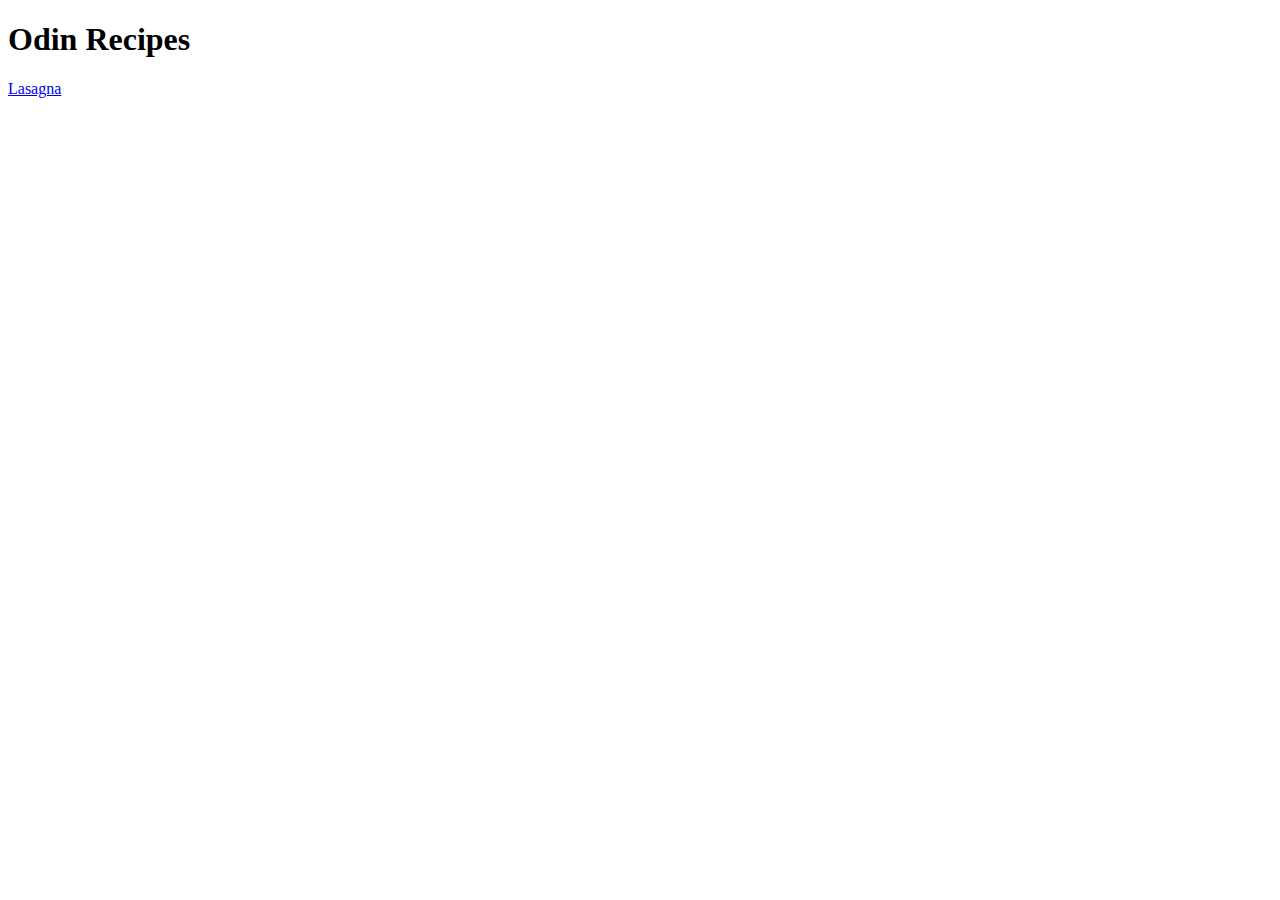
==== index.html @ 108e106b "First commit" ====
<!DOCTYPE html>
<html lang="en">
  <head>
    <meta charset="utf-8">
    <title>Odin Recipes / Homepage</title>
  </head>

  <body>
    <h1>Odin Recipes</h1>

    <a href="./recipes/lasanga.html"
       target="_blank"
       rel="noopener norefferer">Lasagna</a>
  </body>
</html>
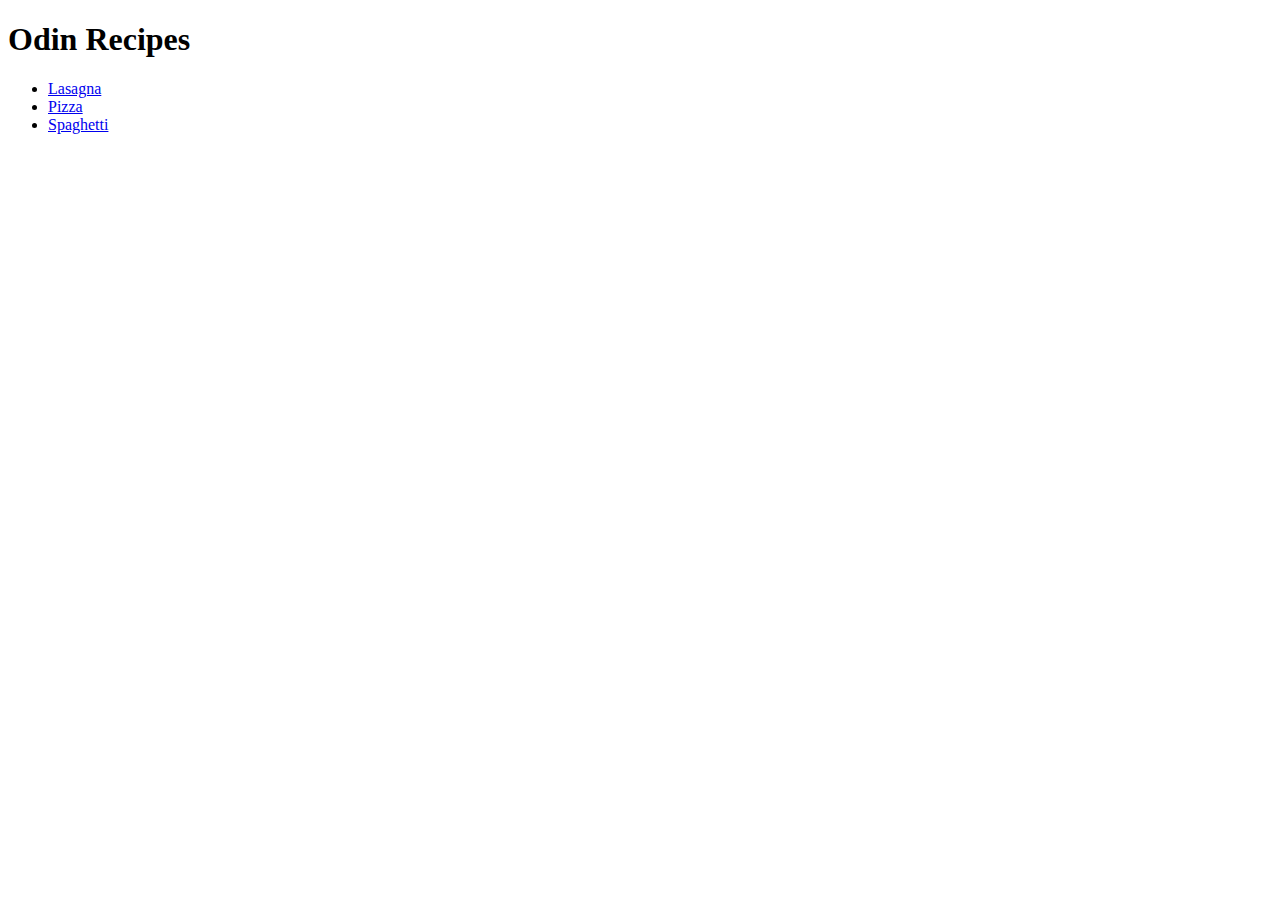
==== commit cae370a7: "Add multiple recipe-links and recipe fundamental structure" ====
--- a/index.html
+++ b/index.html
@@ -6,10 +6,30 @@
   </head>
 
   <body>
+    <!--HEADER-->
     <h1>Odin Recipes</h1>
 
-    <a href="./recipes/lasanga.html"
-       target="_blank"
-       rel="noopener norefferer">Lasagna</a>
+    <!--LINKS-->
+    <ul>
+      <!--Lasagna-->
+      <li>
+        <a href="./recipes/lasanga.html"
+        target="_blank"
+        rel="noopener norefferer">Lasagna</a>
+      </li>
+      <!--Pizza-->
+      <li>
+        <a href="./recipes/pizza.html"
+        target="_blank"
+        rel="noopener norefferer">Pizza</a>
+      </li>
+      <!--Spaghetti-->
+      <li>
+        <a href="./recipes/spaghetti.html"
+        target="_blank"
+        rel="noopener norefferer">Spaghetti</a>
+      </li>
+    </ul>
+    
   </body>
 </html>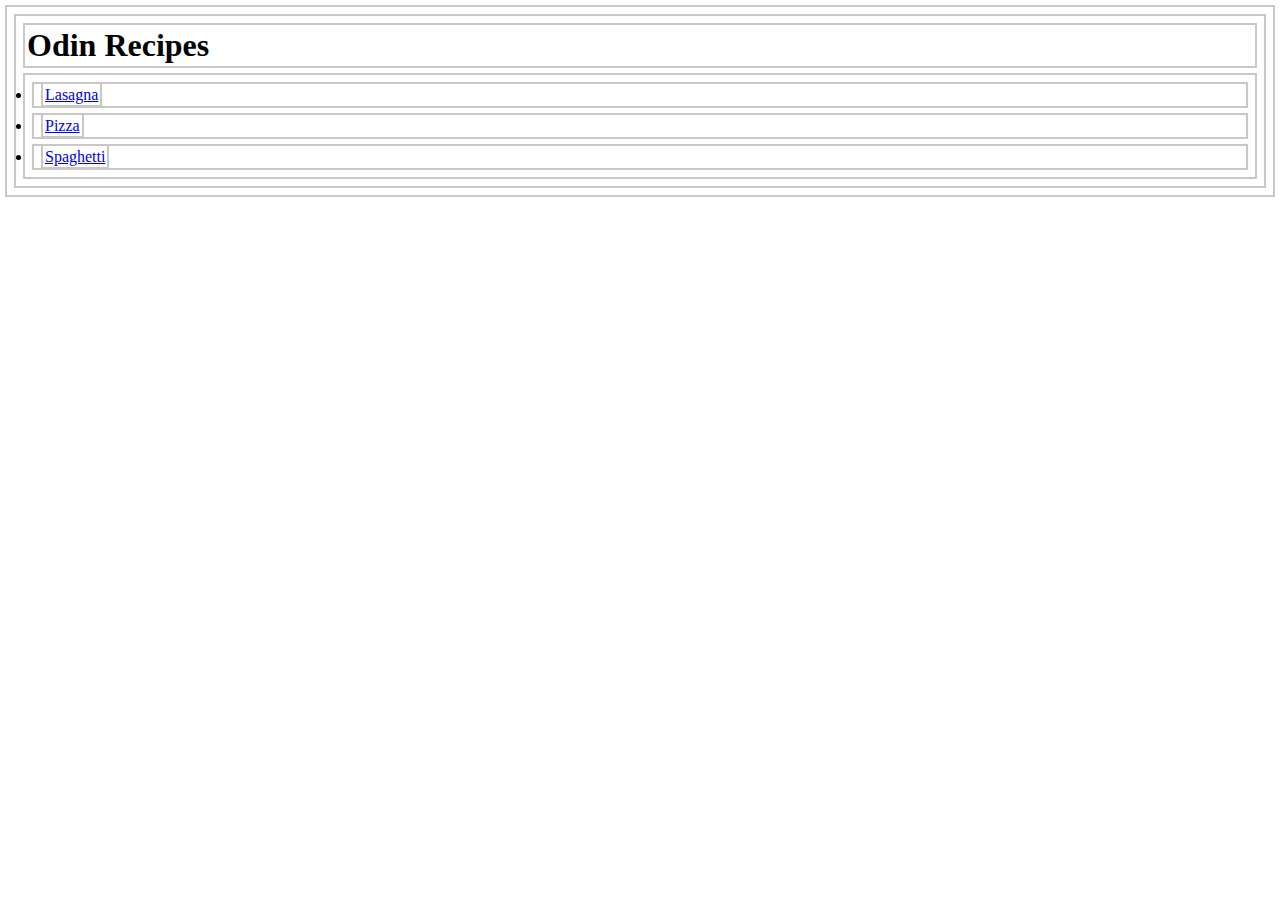
==== commit e4452dd3: "Implement CSS files" ====
--- a/index.html
+++ b/index.html
@@ -3,6 +3,7 @@
   <head>
     <meta charset="utf-8">
     <title>Odin Recipes / Homepage</title>
+    <link rel="stylesheet" href="./style/style-homepage.css">
   </head>
 
   <body>
--- a/style/style-homepage.css
+++ b/style/style-homepage.css
@@ -0,0 +1,5 @@
+* {
+  border: 2px solid rgb(200, 200, 200);
+  padding: 2px;
+  margin: 5px;
+}
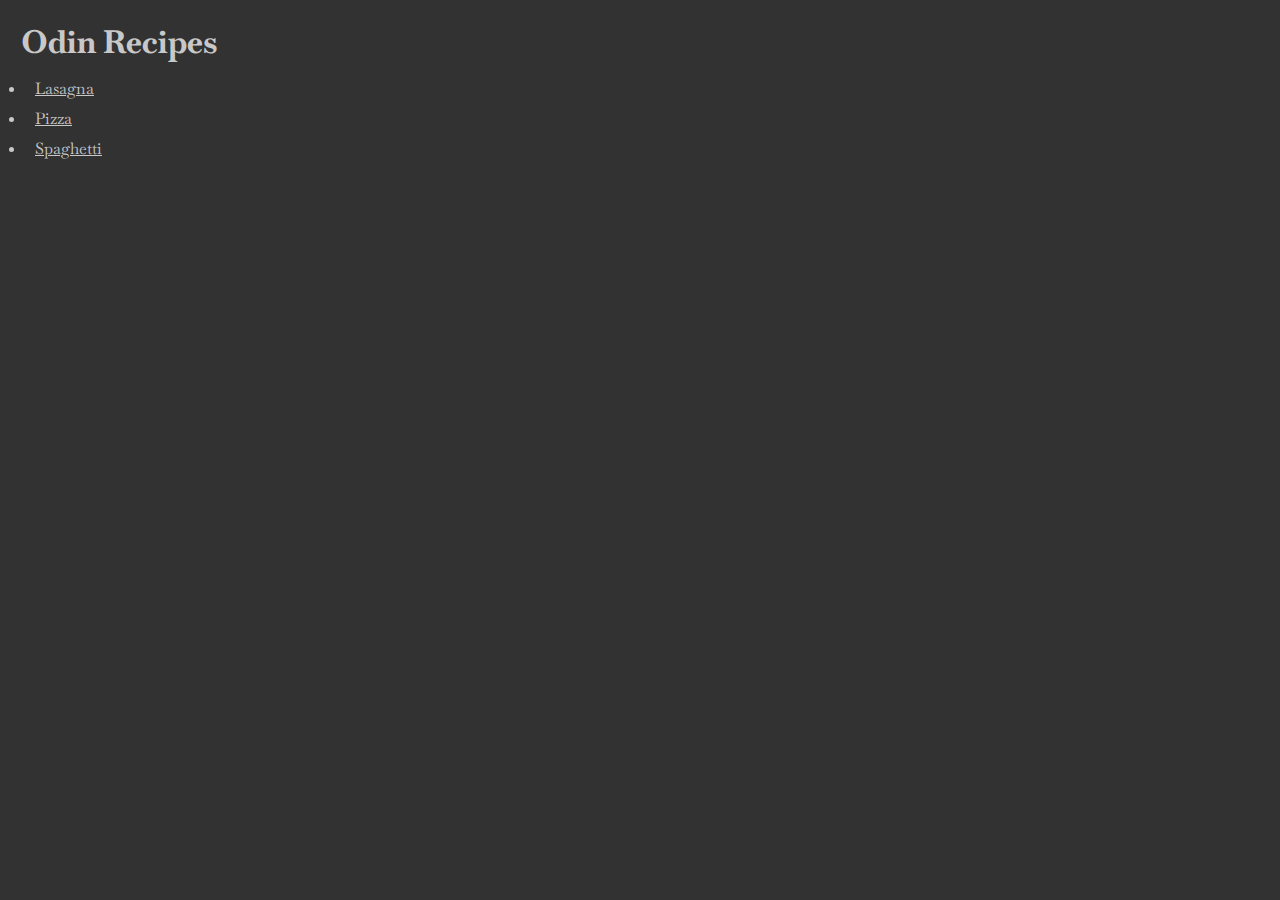
==== commit 48c42181: "Re-write style in css" ====
--- a/index.html
+++ b/index.html
@@ -2,8 +2,12 @@
 <html lang="en">
   <head>
     <meta charset="utf-8">
-    <title>Odin Recipes / Homepage</title>
+    <title>Homepage Odin Recipes</title>
     <link rel="stylesheet" href="./style/style-homepage.css">
+    <!--Fonts-->
+    <link rel="preconnect" href="https://fonts.googleapis.com">
+    <link rel="preconnect" href="https://fonts.gstatic.com" crossorigin>
+    <link href="https://fonts.googleapis.com/css2?family=Baskervville:ital@0;1&display=swap" rel="stylesheet">
   </head>
 
   <body>
--- a/style/style-homepage.css
+++ b/style/style-homepage.css
@@ -1,5 +1,8 @@
 * {
-  border: 2px solid rgb(200, 200, 200);
+  background-color: rgb(50, 50, 50);
+  color: rgb(200, 200, 200);
+  font-family: 'Baskervville', serif;
+  
   padding: 2px;
   margin: 5px;
 }
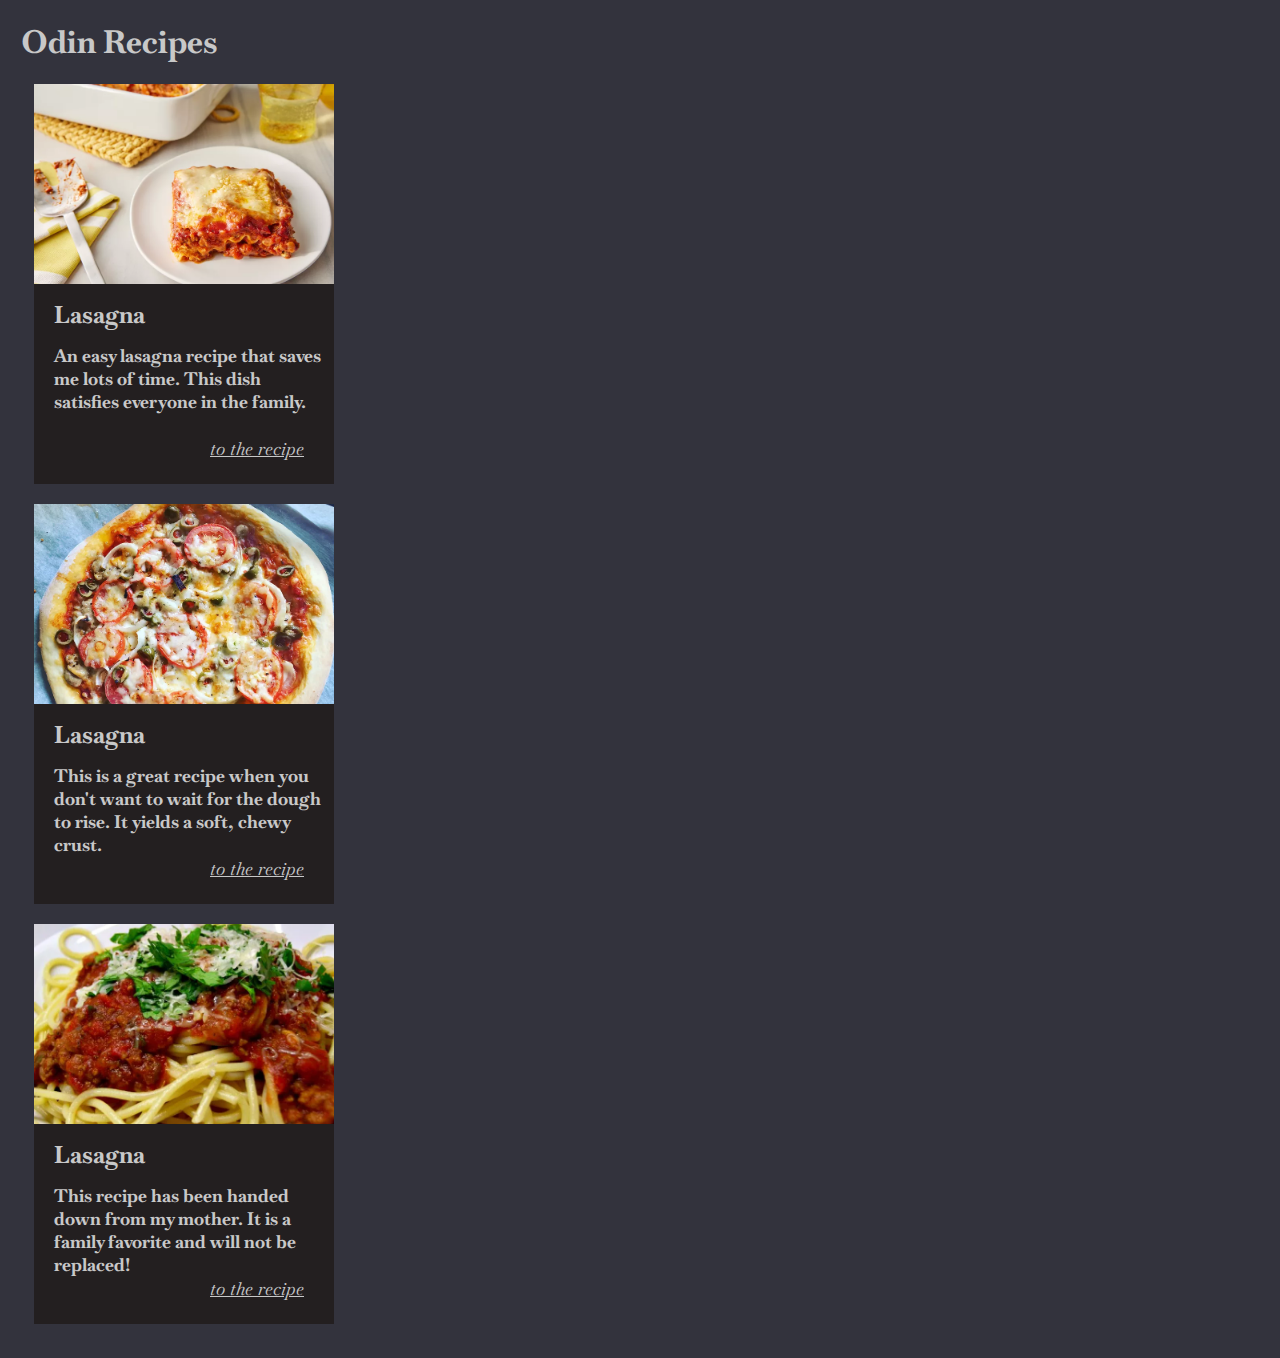
==== commit 73eb7bdb: "Reorganize homepage" ====
--- a/index.html
+++ b/index.html
@@ -15,26 +15,41 @@
     <h1>Odin Recipes</h1>
 
     <!--LINKS-->
-    <ul>
+
       <!--Lasagna-->
-      <li>
+      <div class="card">
+        <img src="./images/cover-img/lasagna-cover.jpg" alt="image of a lasagna">
+        <h2>Lasagna</h2>
+        <p>
+          An easy lasagna recipe that saves me lots of time. This dish satisfies everyone in the family.
+        </p>
         <a href="./recipes/lasanga.html"
         target="_blank"
-        rel="noopener norefferer">Lasagna</a>
-      </li>
+        rel="noopener norefferer">to the recipe</a>
+      </div> 
+
       <!--Pizza-->
-      <li>
+      <div class="card">
+        <img src="./images/cover-img/pizza-cover.jpg" alt="image of a lasagna">
+        <h2>Lasagna</h2>
+        <p>
+          This is a great recipe when you don't want to wait for the dough to rise. It yields a soft, chewy crust.
+        </p>
         <a href="./recipes/pizza.html"
         target="_blank"
-        rel="noopener norefferer">Pizza</a>
-      </li>
+        rel="noopener norefferer">to the recipe</a>
+      </div>
+        
       <!--Spaghetti-->
-      <li>
+      <div class="card">
+        <img src="./images/cover-img/spaghetti-cover.jpg" alt="image of a lasagna">
+        <h2>Lasagna</h2>
+        <p>
+          This recipe has been handed down from my mother. It is a family favorite and will not be replaced!
+        </p>
         <a href="./recipes/spaghetti.html"
         target="_blank"
-        rel="noopener norefferer">Spaghetti</a>
-      </li>
-    </ul>
-    
+        rel="noopener norefferer">to the recipe</a>
+      </div>
   </body>
 </html>--- a/style/style-homepage.css
+++ b/style/style-homepage.css
@@ -1,8 +1,46 @@
 * {
-  background-color: rgb(50, 50, 50);
+  background-color: #33333d;
   color: rgb(200, 200, 200);
   font-family: 'Baskervville', serif;
   
   padding: 2px;
   margin: 5px;
 }
+img {
+  width: 300px;
+  height: 200px;
+  object-fit: cover;
+  object-position: center;
+  padding: 0;
+  margin: 0;
+}
+h2 {
+  background-color: #231f20;
+  margin: 10px 0 4px 20px;
+  padding: 0;
+}
+a {
+  font-size: 18px;
+  font-style: italic;
+  background-color: #231f20;
+  position: absolute;
+  margin: 0;
+  padding: 0;
+  bottom: 24px;
+  right: 30px;
+}
+p {
+  font-size: 18px;
+  background-color: #231f20;
+  font-weight: bold;
+  margin: 0;
+  padding: 10px 10px 10px 20px;
+}
+.card {
+  background-color: #231f20;
+  width: 300px;
+  height: 400px;
+  margin: 20px;
+  padding: 0;
+  position: relative;
+}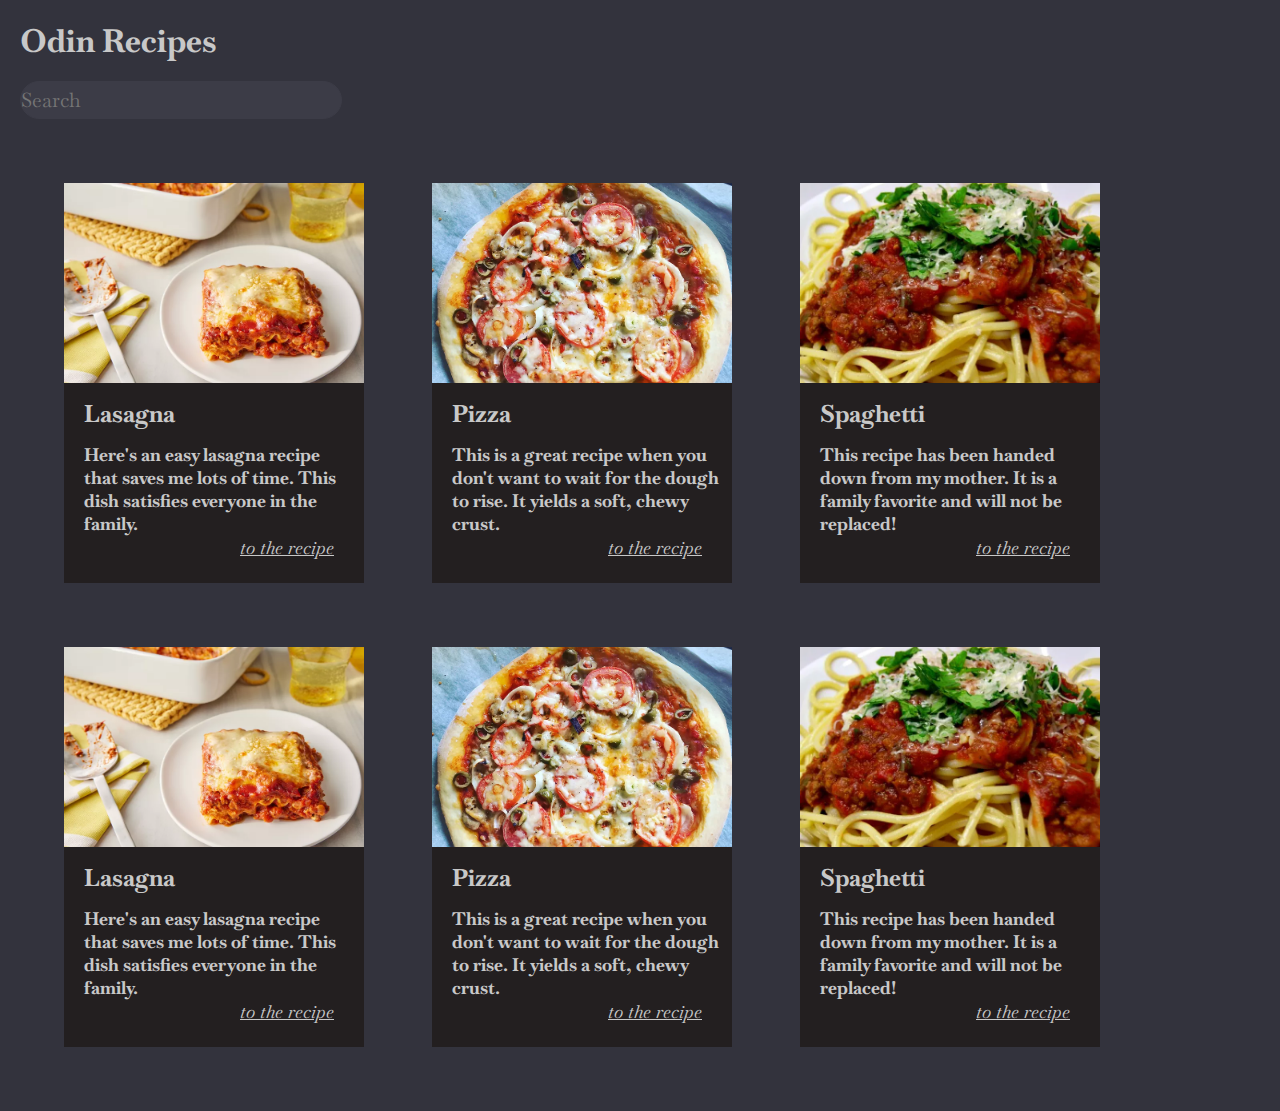
==== commit 715d6c62: "Reordering elements in css" ====
--- a/index.html
+++ b/index.html
@@ -11,45 +11,87 @@
   </head>
 
   <body>
-    <!--HEADER-->
+    <!--Header-->
     <h1>Odin Recipes</h1>
 
-    <!--LINKS-->
-
+    <!--Searchbar-->
+    <div class="searchbar-div">
+      <input class="searchbar" type="text" placeholder="Search">
+    </div>  
+    <!--Links-->
+      <div class="card-collection">
       <!--Lasagna-->
-      <div class="card">
-        <img src="./images/cover-img/lasagna-cover.jpg" alt="image of a lasagna">
-        <h2>Lasagna</h2>
-        <p>
-          An easy lasagna recipe that saves me lots of time. This dish satisfies everyone in the family.
-        </p>
-        <a href="./recipes/lasanga.html"
-        target="_blank"
-        rel="noopener norefferer">to the recipe</a>
-      </div> 
+        <div class="card">
+          <img src="./images/cover-img/lasagna-cover.jpg" alt="image of a lasagna">
+          <h2>Lasagna</h2>
+          <p>
+            Here's an easy lasagna recipe that saves me lots of time. This dish satisfies everyone in the family.
+          </p>
+          <a href="./recipes/lasanga.html"
+          target="_blank"
+          rel="noopener norefferer">to the recipe</a>
+        </div> 
 
       <!--Pizza-->
-      <div class="card">
-        <img src="./images/cover-img/pizza-cover.jpg" alt="image of a lasagna">
-        <h2>Lasagna</h2>
-        <p>
-          This is a great recipe when you don't want to wait for the dough to rise. It yields a soft, chewy crust.
-        </p>
-        <a href="./recipes/pizza.html"
-        target="_blank"
-        rel="noopener norefferer">to the recipe</a>
-      </div>
+        <div class="card">
+          <img src="./images/cover-img/pizza-cover.jpg" alt="image of a lasagna">
+          <h2>Pizza</h2>
+          <p>
+            This is a great recipe when you don't want to wait for the dough to rise. It yields a soft, chewy crust.
+          </p>
+          <a href="./recipes/pizza.html"
+          target="_blank"
+          rel="noopener norefferer">to the recipe</a>
+        </div>
         
       <!--Spaghetti-->
-      <div class="card">
-        <img src="./images/cover-img/spaghetti-cover.jpg" alt="image of a lasagna">
-        <h2>Lasagna</h2>
-        <p>
-          This recipe has been handed down from my mother. It is a family favorite and will not be replaced!
-        </p>
-        <a href="./recipes/spaghetti.html"
-        target="_blank"
-        rel="noopener norefferer">to the recipe</a>
+        <div class="card">
+          <img src="./images/cover-img/spaghetti-cover.jpg" alt="image of a lasagna">
+          <h2>Spaghetti</h2>
+          <p>
+            This recipe has been handed down from my mother. It is a family favorite and will not be replaced!
+          </p>
+          <a href="./recipes/spaghetti.html"
+          target="_blank"
+          rel="noopener norefferer">to the recipe</a>
+        </div>
+
+        <!--Lasagna-->
+        <div class="card">
+          <img src="./images/cover-img/lasagna-cover.jpg" alt="image of a lasagna">
+          <h2>Lasagna</h2>
+          <p>
+            Here's an easy lasagna recipe that saves me lots of time. This dish satisfies everyone in the family.
+          </p>
+          <a href="./recipes/lasanga.html"
+          target="_blank"
+          rel="noopener norefferer">to the recipe</a>
+        </div> 
+
+      <!--Pizza-->
+        <div class="card">
+          <img src="./images/cover-img/pizza-cover.jpg" alt="image of a lasagna">
+          <h2>Pizza</h2>
+          <p>
+            This is a great recipe when you don't want to wait for the dough to rise. It yields a soft, chewy crust.
+          </p>
+          <a href="./recipes/pizza.html"
+          target="_blank"
+          rel="noopener norefferer">to the recipe</a>
+        </div>
+        
+      <!--Spaghetti-->
+        <div class="card">
+          <img src="./images/cover-img/spaghetti-cover.jpg" alt="image of a lasagna">
+          <h2>Spaghetti</h2>
+          <p>
+            This recipe has been handed down from my mother. It is a family favorite and will not be replaced!
+          </p>
+          <a href="./recipes/spaghetti.html"
+          target="_blank"
+          rel="noopener norefferer">to the recipe</a>
+        </div>
+
       </div>
   </body>
 </html>--- a/style/style-homepage.css
+++ b/style/style-homepage.css
@@ -3,8 +3,8 @@
   color: rgb(200, 200, 200);
   font-family: 'Baskervville', serif;
   
-  padding: 2px;
-  margin: 5px;
+  padding: 0px;
+  margin: 0px;
 }
 img {
   width: 300px;
@@ -13,6 +13,11 @@
   object-position: center;
   padding: 0;
   margin: 0;
+}
+h1 {
+  padding: 0;
+  margin: 20px 20px 20px 20px;
+  display: block;
 }
 h2 {
   background-color: #231f20;
@@ -36,11 +41,31 @@
   margin: 0;
   padding: 10px 10px 10px 20px;
 }
+.card-collection {
+  width: 1192px;
+  display: block;
+  margin: 32px;
+  padding: 0;
+}
 .card {
   background-color: #231f20;
   width: 300px;
   height: 400px;
-  margin: 20px;
+  margin: 32px;
   padding: 0;
   position: relative;
+  display: inline-block;
+}
+.searchbar-div {
+  margin: 0px 20px 0px 20px;
+  padding: 0;
+  display: block;
+}
+.searchbar {
+  font-size: 20px;  
+  width: 320px;
+  height: 36px;
+  border-radius: 20px;
+  border: solid 1px #3c3c47;
+  background-color: #3c3c47;
 }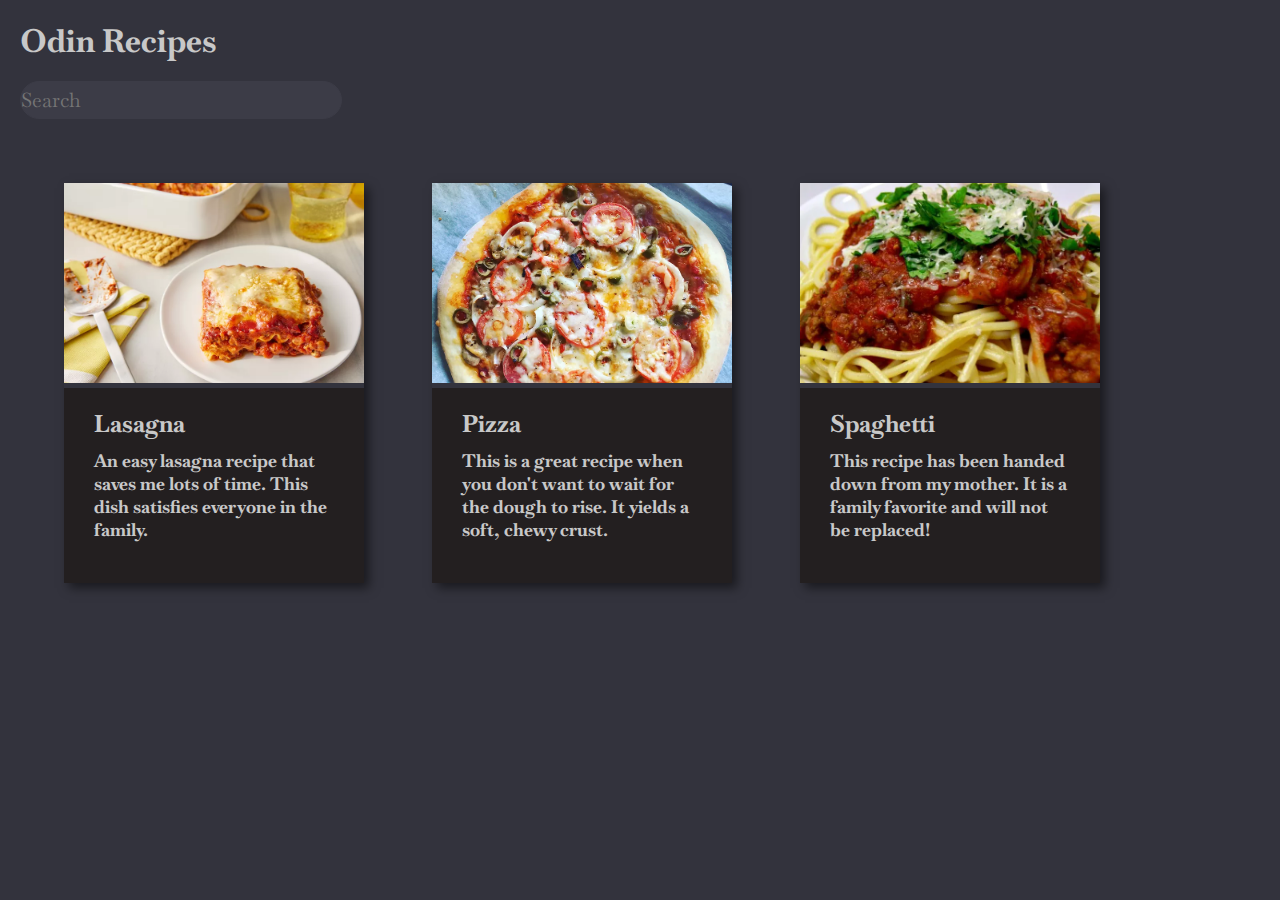
==== commit 98f86217: "Improve homepage recipe-cards" ====
--- a/index.html
+++ b/index.html
@@ -22,76 +22,48 @@
       <div class="card-collection">
       <!--Lasagna-->
         <div class="card">
-          <img src="./images/cover-img/lasagna-cover.jpg" alt="image of a lasagna">
-          <h2>Lasagna</h2>
-          <p>
-            Here's an easy lasagna recipe that saves me lots of time. This dish satisfies everyone in the family.
-          </p>
           <a href="./recipes/lasanga.html"
           target="_blank"
-          rel="noopener norefferer">to the recipe</a>
+          rel="noopener norefferer">
+            <img src="./images/cover-img/lasagna-cover.jpg" alt="image of a lasagna">
+            <div class="card-text">
+              <h2>Lasagna</h2>
+              <p>
+                An easy lasagna recipe that saves me lots of time. This dish satisfies everyone in the family.
+              </p>
+            </div>
+          </a>
         </div> 
 
       <!--Pizza-->
         <div class="card">
-          <img src="./images/cover-img/pizza-cover.jpg" alt="image of a lasagna">
-          <h2>Pizza</h2>
-          <p>
-            This is a great recipe when you don't want to wait for the dough to rise. It yields a soft, chewy crust.
-          </p>
           <a href="./recipes/pizza.html"
           target="_blank"
-          rel="noopener norefferer">to the recipe</a>
+          rel="noopener norefferer">
+            <img src="./images/cover-img/pizza-cover.jpg" alt="image of a lasagna">
+            <div class="card-text">
+              <h2>Pizza</h2>
+              <p>
+                This is a great recipe when you don't want to wait for the dough to rise. It yields a soft, chewy crust.
+              </p>
+            </div>
+          </a>
         </div>
         
       <!--Spaghetti-->
         <div class="card">
-          <img src="./images/cover-img/spaghetti-cover.jpg" alt="image of a lasagna">
-          <h2>Spaghetti</h2>
-          <p>
-            This recipe has been handed down from my mother. It is a family favorite and will not be replaced!
-          </p>
           <a href="./recipes/spaghetti.html"
           target="_blank"
-          rel="noopener norefferer">to the recipe</a>
+          rel="noopener norefferer">
+            <img src="./images/cover-img/spaghetti-cover.jpg" alt="image of a lasagna">
+            <div class="card-text">
+              <h2>Spaghetti</h2>
+              <p>
+                This recipe has been handed down from my mother. It is a family favorite and will not be replaced!
+              </p>
+            </div>
+          </a>
         </div>
-
-        <!--Lasagna-->
-        <div class="card">
-          <img src="./images/cover-img/lasagna-cover.jpg" alt="image of a lasagna">
-          <h2>Lasagna</h2>
-          <p>
-            Here's an easy lasagna recipe that saves me lots of time. This dish satisfies everyone in the family.
-          </p>
-          <a href="./recipes/lasanga.html"
-          target="_blank"
-          rel="noopener norefferer">to the recipe</a>
-        </div> 
-
-      <!--Pizza-->
-        <div class="card">
-          <img src="./images/cover-img/pizza-cover.jpg" alt="image of a lasagna">
-          <h2>Pizza</h2>
-          <p>
-            This is a great recipe when you don't want to wait for the dough to rise. It yields a soft, chewy crust.
-          </p>
-          <a href="./recipes/pizza.html"
-          target="_blank"
-          rel="noopener norefferer">to the recipe</a>
-        </div>
-        
-      <!--Spaghetti-->
-        <div class="card">
-          <img src="./images/cover-img/spaghetti-cover.jpg" alt="image of a lasagna">
-          <h2>Spaghetti</h2>
-          <p>
-            This recipe has been handed down from my mother. It is a family favorite and will not be replaced!
-          </p>
-          <a href="./recipes/spaghetti.html"
-          target="_blank"
-          rel="noopener norefferer">to the recipe</a>
-        </div>
-
       </div>
   </body>
 </html>--- a/style/style-homepage.css
+++ b/style/style-homepage.css
@@ -21,31 +21,24 @@
 }
 h2 {
   background-color: #231f20;
-  margin: 10px 0 4px 20px;
-  padding: 0;
+  margin: 0;
+  padding-left: 10px;
 }
 a {
-  font-size: 18px;
-  font-style: italic;
-  background-color: #231f20;
-  position: absolute;
-  margin: 0;
-  padding: 0;
-  bottom: 24px;
-  right: 30px;
+  text-decoration: none;
 }
 p {
+  height: 90px;
   font-size: 18px;
   background-color: #231f20;
   font-weight: bold;
   margin: 0;
-  padding: 10px 10px 10px 20px;
+  padding: 10px 10px 10px 10px;
 }
 .card-collection {
-  width: 1192px;
-  display: block;
-  margin: 32px;
-  padding: 0;
+  display: inline-block;
+  margin: 0;
+  padding: 32px 32px 32px 32px;
 }
 .card {
   background-color: #231f20;
@@ -53,8 +46,19 @@
   height: 400px;
   margin: 32px;
   padding: 0;
-  position: relative;
+  vertical-align: text-top;
   display: inline-block;
+  box-shadow: 5px 5px 10px rgba(0, 0, 0, 0.5);
+  transition: box-shadow 0.3s, transform 0.3s;
+}
+.card-text {
+  background-color: #231f20;
+  padding: 20px;
+  margin: 0;
+}
+.card:hover {
+  transform: translate(5px, 5px);
+  box-shadow: 10px 10px 20px rgba(0, 0, 0, 0.7);
 }
 .searchbar-div {
   margin: 0px 20px 0px 20px;
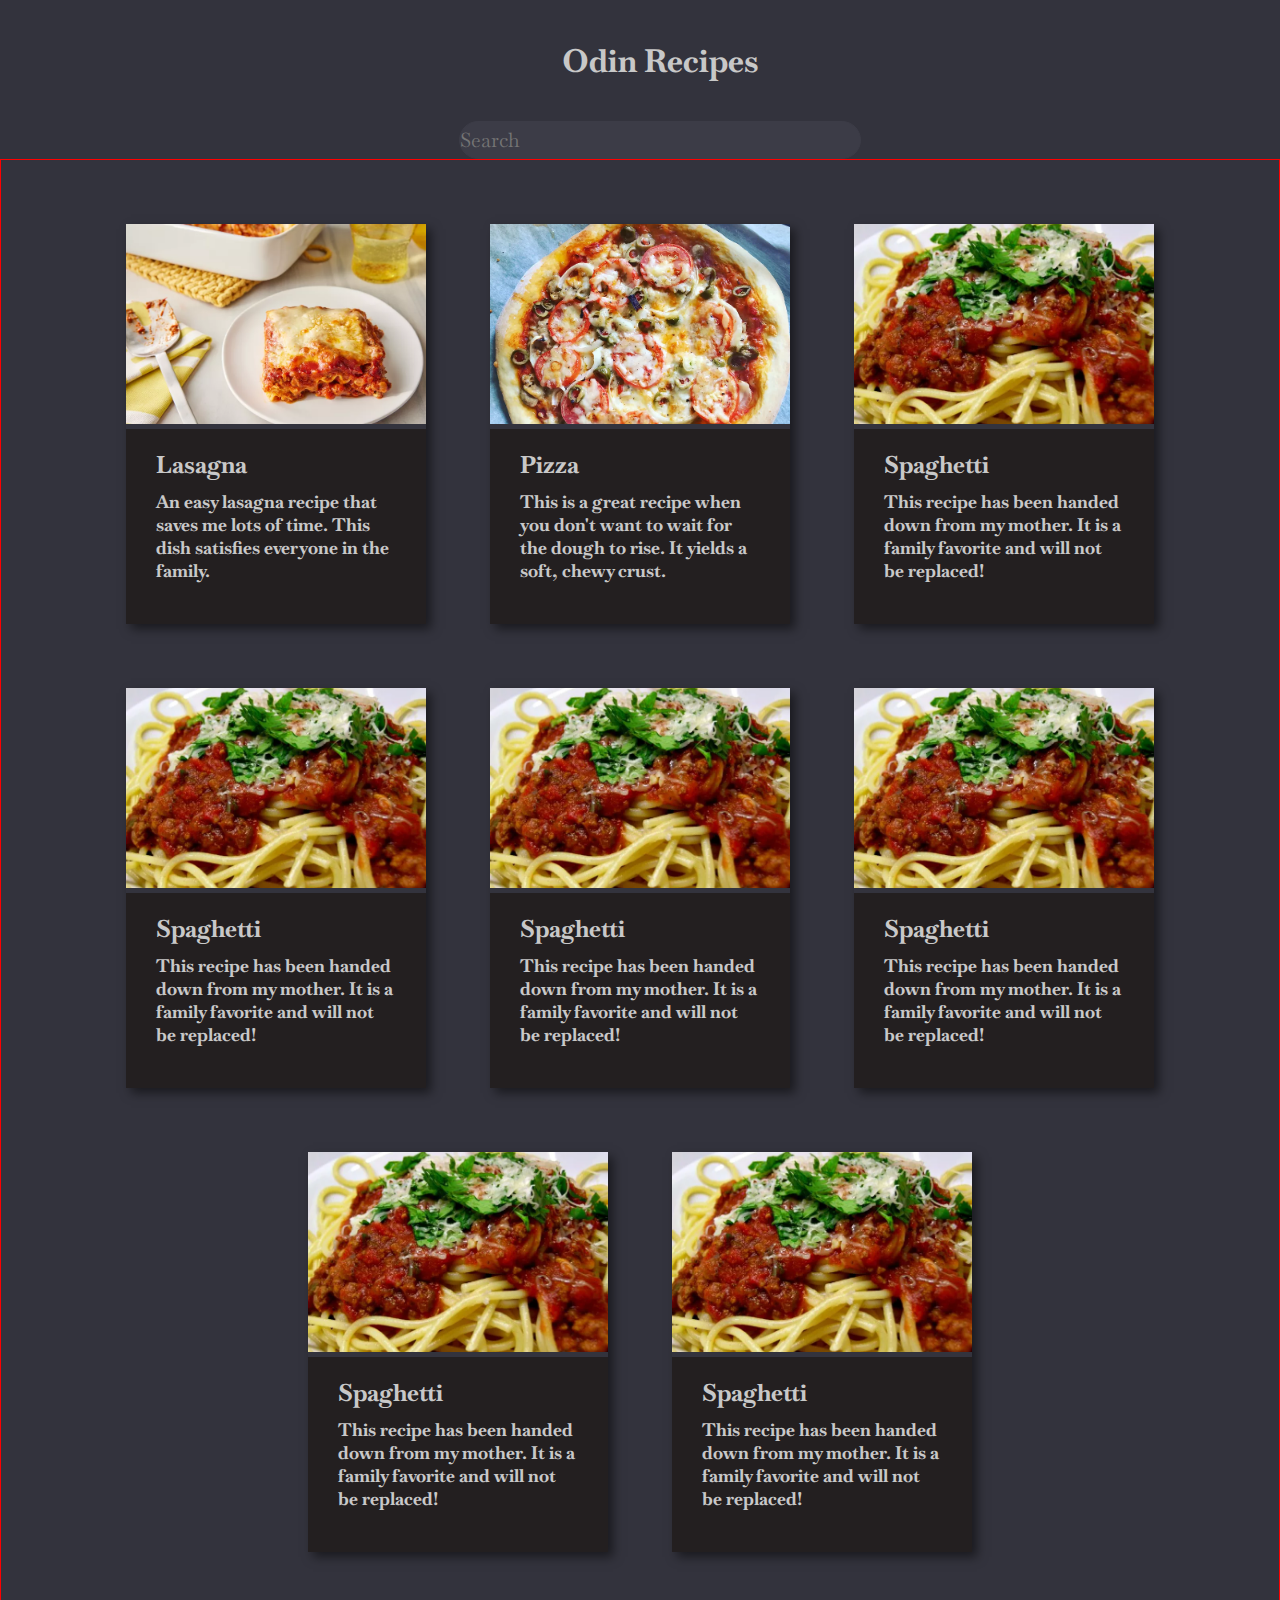
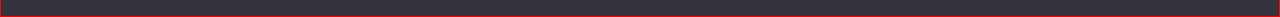
==== commit a0b5d472: "Change Layout to Flex" ====
--- a/index.html
+++ b/index.html
@@ -64,6 +64,81 @@
             </div>
           </a>
         </div>
+
+        <!--Spaghetti-->
+        <div class="card">
+          <a href="./recipes/spaghetti.html"
+          target="_blank"
+          rel="noopener norefferer">
+            <img src="./images/cover-img/spaghetti-cover.jpg" alt="image of a lasagna">
+            <div class="card-text">
+              <h2>Spaghetti</h2>
+              <p>
+                This recipe has been handed down from my mother. It is a family favorite and will not be replaced!
+              </p>
+            </div>
+          </a>
+        </div>
+
+        <!--Spaghetti-->
+        <div class="card">
+          <a href="./recipes/spaghetti.html"
+          target="_blank"
+          rel="noopener norefferer">
+            <img src="./images/cover-img/spaghetti-cover.jpg" alt="image of a lasagna">
+            <div class="card-text">
+              <h2>Spaghetti</h2>
+              <p>
+                This recipe has been handed down from my mother. It is a family favorite and will not be replaced!
+              </p>
+            </div>
+          </a>
+        </div>
+
+        <!--Spaghetti-->
+        <div class="card">
+          <a href="./recipes/spaghetti.html"
+          target="_blank"
+          rel="noopener norefferer">
+            <img src="./images/cover-img/spaghetti-cover.jpg" alt="image of a lasagna">
+            <div class="card-text">
+              <h2>Spaghetti</h2>
+              <p>
+                This recipe has been handed down from my mother. It is a family favorite and will not be replaced!
+              </p>
+            </div>
+          </a>
+        </div>
+
+        <!--Spaghetti-->
+        <div class="card">
+          <a href="./recipes/spaghetti.html"
+          target="_blank"
+          rel="noopener norefferer">
+            <img src="./images/cover-img/spaghetti-cover.jpg" alt="image of a lasagna">
+            <div class="card-text">
+              <h2>Spaghetti</h2>
+              <p>
+                This recipe has been handed down from my mother. It is a family favorite and will not be replaced!
+              </p>
+            </div>
+          </a>
+        </div>
+
+        <!--Spaghetti-->
+        <div class="card">
+          <a href="./recipes/spaghetti.html"
+          target="_blank"
+          rel="noopener norefferer">
+            <img src="./images/cover-img/spaghetti-cover.jpg" alt="image of a lasagna">
+            <div class="card-text">
+              <h2>Spaghetti</h2>
+              <p>
+                This recipe has been handed down from my mother. It is a family favorite and will not be replaced!
+              </p>
+            </div>
+          </a>
+        </div>
       </div>
   </body>
 </html>--- a/style/style-homepage.css
+++ b/style/style-homepage.css
@@ -16,11 +16,13 @@
 }
 h1 {
   padding: 0;
-  margin: 20px 20px 20px 20px;
-  display: block;
+  margin: 40px 20px 0px 60px;
+  display: flex;
+  flex-wrap: wrap;
+  justify-content: center;
 }
 h2 {
-  background-color: #231f20;
+  background-color: transparent;
   margin: 0;
   padding-left: 10px;
 }
@@ -30,15 +32,19 @@
 p {
   height: 90px;
   font-size: 18px;
-  background-color: #231f20;
+  background-color: transparent;
   font-weight: bold;
   margin: 0;
   padding: 10px 10px 10px 10px;
 }
 .card-collection {
-  display: inline-block;
+  display: flex;
+  flex-wrap: wrap;
+  justify-content: center;
+  flex-basis: content;
   margin: 0;
   padding: 32px 32px 32px 32px;
+  border: solid 1px red;
 }
 .card {
   background-color: #231f20;
@@ -46,28 +52,32 @@
   height: 400px;
   margin: 32px;
   padding: 0;
-  vertical-align: text-top;
+  vertical-align: top;
   display: inline-block;
   box-shadow: 5px 5px 10px rgba(0, 0, 0, 0.5);
-  transition: box-shadow 0.3s, transform 0.3s;
+  transition: box-shadow 1.3s, transform 1.3s, background-color 3s;
 }
 .card-text {
-  background-color: #231f20;
+  background-color: transparent;
   padding: 20px;
   margin: 0;
 }
 .card:hover {
   transform: translate(5px, 5px);
   box-shadow: 10px 10px 20px rgba(0, 0, 0, 0.7);
+  background-color: #33333d;
+  transition: box-shadow 0.2s, transform 0.2s, background-color 0.4s;
 }
 .searchbar-div {
-  margin: 0px 20px 0px 20px;
+  margin: 40px 20px 0px 60px;
   padding: 0;
-  display: block;
+  display: flex;
+  flex-wrap: wrap;
+  justify-content: center;
 }
 .searchbar {
   font-size: 20px;  
-  width: 320px;
+  width: 400px;
   height: 36px;
   border-radius: 20px;
   border: solid 1px #3c3c47;
